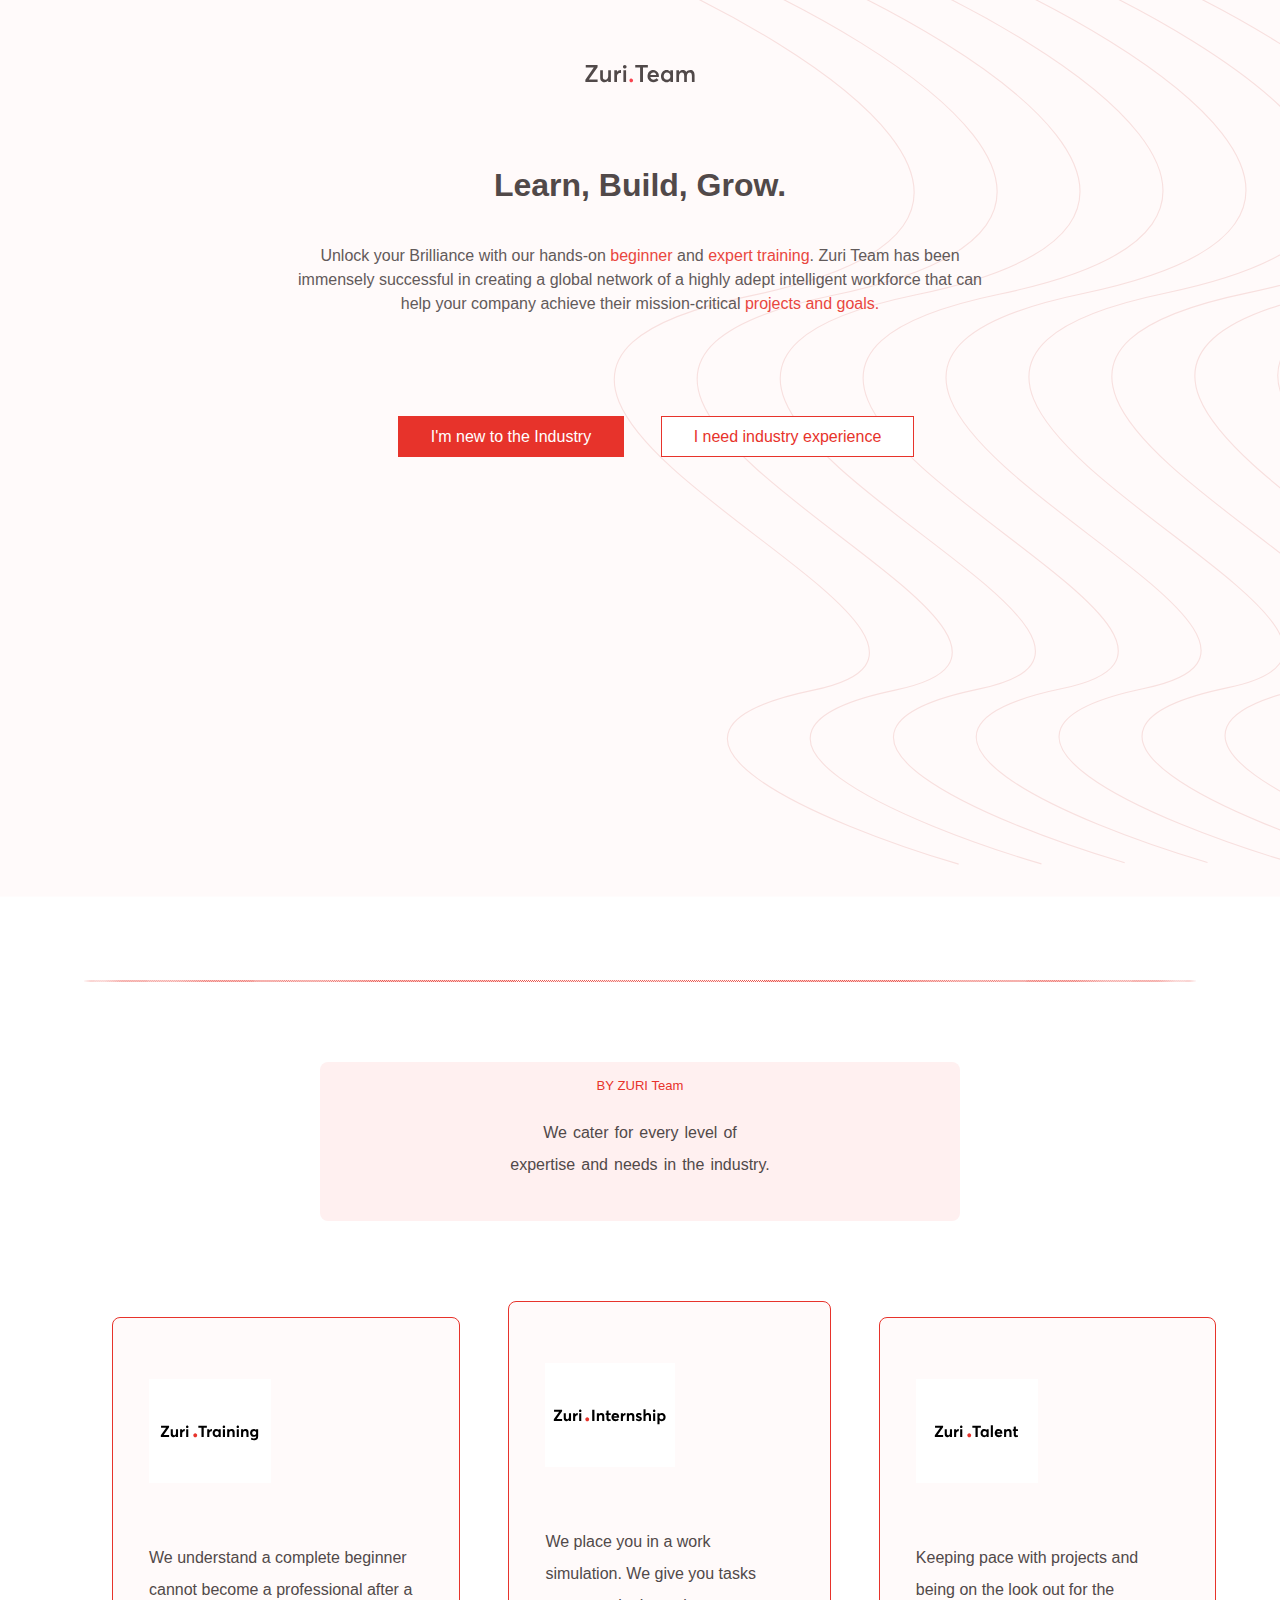
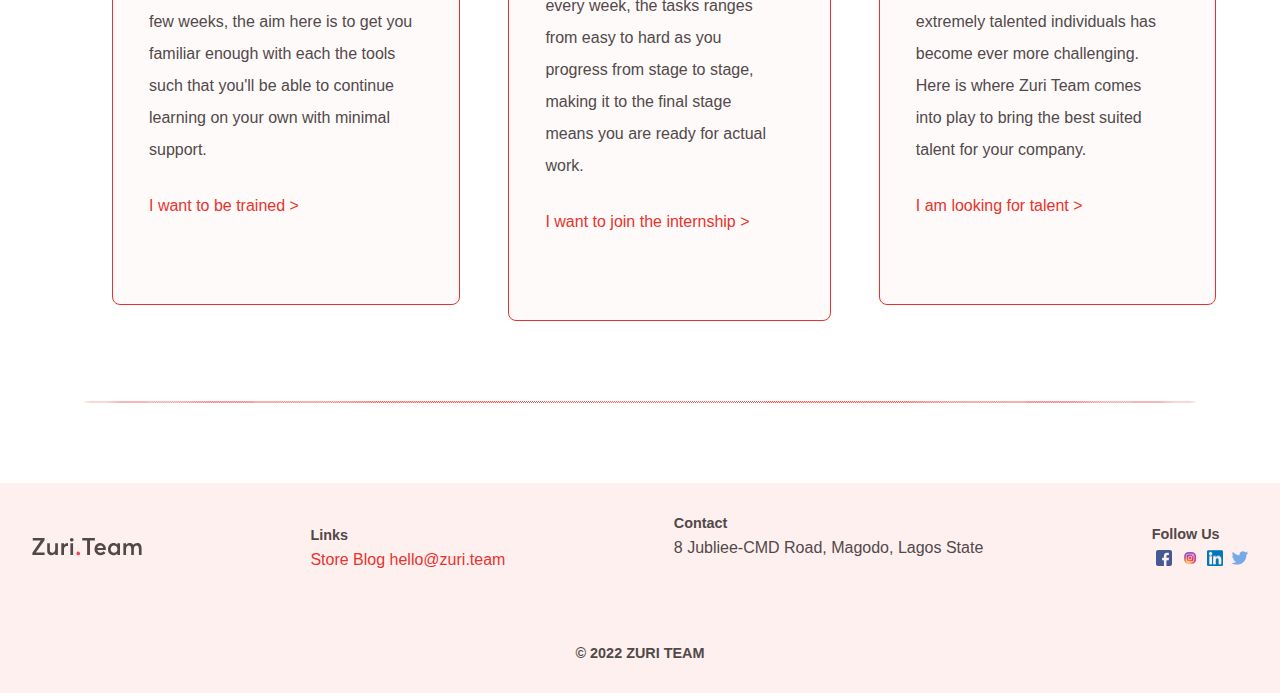
==== index.html @ 3d35f843 "first commit" ====
<!DOCTYPE html>
<html lang="en">
  <head>
    <meta charset="UTF-8" />
    <meta http-equiv="X-UA-Compatible" content="IE=edge" />
    <meta name="viewport" content="width=device-width, initial-scale=1.0" />
    <link rel="stylesheet" href="style.css">
    <link rel="shortcut icon" href="./img/zuri-logo-full.svg" type="image/x-icon">
    <title>ZURI | Learn, Build, Grow.</title>
  </head>
  <body>
    <header class="hero-section">

        <img src="./img/zuri-logo-full.svg" alt="" class="logo a">
        <h1>Learn, Build, Grow.</h1>
        <p>Unlock your Brilliance with our hands-on <a href="">beginner</a> and <a href="">expert training</a>. Zuri Team has been immensely successful in creating a global network of a highly adept intelligent workforce that can help your company achieve their mission-critical <a href="">projects and goals.</a></p>
            <div class="btn">
                <a class="btn1" href="">I'm new to the Industry</a>
                <a class="btn2" href="">I need industry experience</a>
            </div>
        </header>
        <div class="divider"></div>
    <main>

        <section team>
            <div  class="team">
                <h3>BY ZURI Team</h3>
            <p>We cater for every level of <br> expertise and needs in the industry.</p>
            </div>
            
        </section class="teem">
        <section class="aims">
            <div class="card">
                <a href=""><img src="./img/zuri-training-img.svg" alt=""></a>

                <p>We understand a complete beginner cannot become a professional after a few weeks, the aim here is to get you familiar enough with each the tools such that you'll be able to continue learning on your own with minimal support.</p>

                <a href="">I want to be trained ></a>
            </div>
            <div class="card">
                <a href=""><img src="./img/zuri-internship-img.svg" alt=""></a>

                <p>We place you in a work simulation. We give you tasks every week, the tasks ranges from easy to hard as you progress from stage to stage, making it to the final stage means you are ready for actual work.</p>

                <a href="">I want to join the internship ></a>
            </div>
            <div class="card">
                <a href=""><img src="./img/zuri-talent-img.svg" alt=""></a>

                <p>Keeping pace with projects and being on the look out for the extremely talented individuals has become ever more challenging. Here is where Zuri Team comes into play to bring the best suited talent for your company.</p>

                <a href="">I am looking for talent ></a>
            </div>
            
            </div>
        </section>
        <div class="divider"></div>

        <section class="links">
            <a href="" class="logo_links">
                <img src="./img/zuri-logo-full.svg" alt="">
            </a>

            <div class="link">
                <h2>Links</h2>
                <a href="">Store</a>
                <a href="">Blog</a>
                <a href="">hello@zuri.team</a>
            </div>

            <div class="contact">
                <h2>Contact</h2>
                <p>8 Jubliee-CMD Road, Magodo, Lagos State</p>
            </div>
            <div class="socials">
                <h2>Follow Us</h2>

                <a href=""> <img src="./img/fb.png" alt=""></a>
                <a href=""><img src="./img/IG.png" alt=""></a>
                <a href=""><img src="./img/in.png" alt=""></a>
                <a href=""><img src="./img/twitter.png" alt=""></a>
            </div>

        </section>
    </main>
    <footer>
        <h2>© 2022 ZURI TEAM</h2>
    </footer>
  </body>
</html>
---- style.css ----
@font-face {
  font-family: Averta;
  src: url(https://res.cloudinary.com/dafsch2zs/raw/upload/v1596618987/Zuri%20Landing/AvertaDemoPECuttedDemo-Regular_dghpn7.otf);
}

:root {
  --primary: #514949;
  --cards: #fffafa;
  --links: #e7332b;
  --hovlinks: #eb5850;
}

* {
  box-sizing: border-box;
  margin: 0;
  padding: 0;
}

body {
  font-family: Averta, sans-serif;
  color: var(--primary);
}

.hero-section {
  background-image: url(./img/hero-bg.svg);
  height: 100vh;
  max-width: 100%;
  background-size: cover;
  background-position: center;
  background-repeat: no-repeat;
  margin: 0 auto;
  text-align: center;
}

.hero-section img {
  margin: 4rem 0 5rem 0;
}

.hero-section h2 {
  font-size: 1.8rem;
  line-height: 3rem;
  font-weight: 800;
  color: var(--primary);
}

.hero-section p {
  max-width: 54%;
  margin: 0 auto;
  line-height: 1.5rem;
  margin-top: 2.5rem;
  margin-bottom: 7rem;
  opacity: 0.9;
}

a {
  color: var(--links);
  text-decoration: none;
}

.btn a {
  padding: 0.7rem 2rem;
  border: 1px solid var(--links);
  margin-left: 2rem;
  transition: all 700ms;
}

.btn1 {
  background-color: var(--links);
  color: #fff;
}

.btn2 {
  background-color: #fff;
  color: var(--links);
}

.btn1:hover {
  background-color: #fff;
  color: var(--links);
}
.btn2:hover {
  color: #fff;
  background-color: var(--links);
}

.team {
  text-align: center;
  margin: 5rem auto;
  padding: 3rem 1.7rem;
  width: 50%;
  background-color: #fff0f0;
  border-radius: 8px;
}

.team,
h3,
p {
  margin-bottom: 1.5rem;
}

.team h3 {
  color: var(--links);
  font-weight: 100;
}

.team p {
  line-height: 2rem;
  font-size: 1rem;
  color: var(--primary);
  word-spacing: 0.1rem;
}

.aims {
  display: flex;
  align-items: center;
  justify-content: space-around;
  max-width: 90%;
  margin: 0 auto;
}

.card {
  margin-left: 3rem;
  text-align: left;
  border: 1px solid var(--links);
  border-radius: 8px;
  line-height: 2rem;
  background-color: #fffafa;
  padding: 61px 47px 82px 36px;
}
.card p {
  margin-top: 3rem;
}

.links,
footer {
  display: flex;
  justify-content: space-between;
  align-items: center;
  background-color: #fff0f0;
  padding: 2rem;
  font-size: 1rem;
}

footer h2 {
  font-size: 0.9rem;
  margin-bottom: 0.5rem;
  display: block;
  margin: 0 auto;
}

.links h2 {
  font-size: 0.9rem;
  margin-bottom: 0.5rem;
}
.socials img {
  height: 1rem;
  margin-left: 0.3rem;
}
.divider {
  border: 1px;
  border-style: dotted;
  border-color: var(--hovlinks);
  border-radius: 50%;
  border-width: 25%;
  margin: 5rem;
}

.team {
  text-align: center;
  margin: 5rem auto;
  padding: 1rem;
  font-size: 0.7rem;
}

@media (max-width: 768px) {
  body,
  .team a {
    font-size: 0.8rem;
  }
  .btn {
    display: flex;
    flex-direction: column;
    align-items: center;
    justify-content: center;
    margin-bottom: 5rem;
  }
  .btn1 {
    margin-bottom: 2rem;
  }

  .team {
    margin-top: 8rem;
  }

  .link,
  .socials,
  .contact {
    display: flex;
    flex-direction: column;
    justify-content: center;
    align-items: center;
    text-align: center;
  }

  .divider {
    display: none;
  }

  .aims,
  .links,
  footer {
    display: flex;
    flex-direction: column;
    justify-content: center;
    align-items: center;
    max-width: 70%;
    margin: 2rem auto;
    font-size: 0.8rem;
  }

  .card {
    margin-bottom: 2rem;
    width: 70%;
  }
}
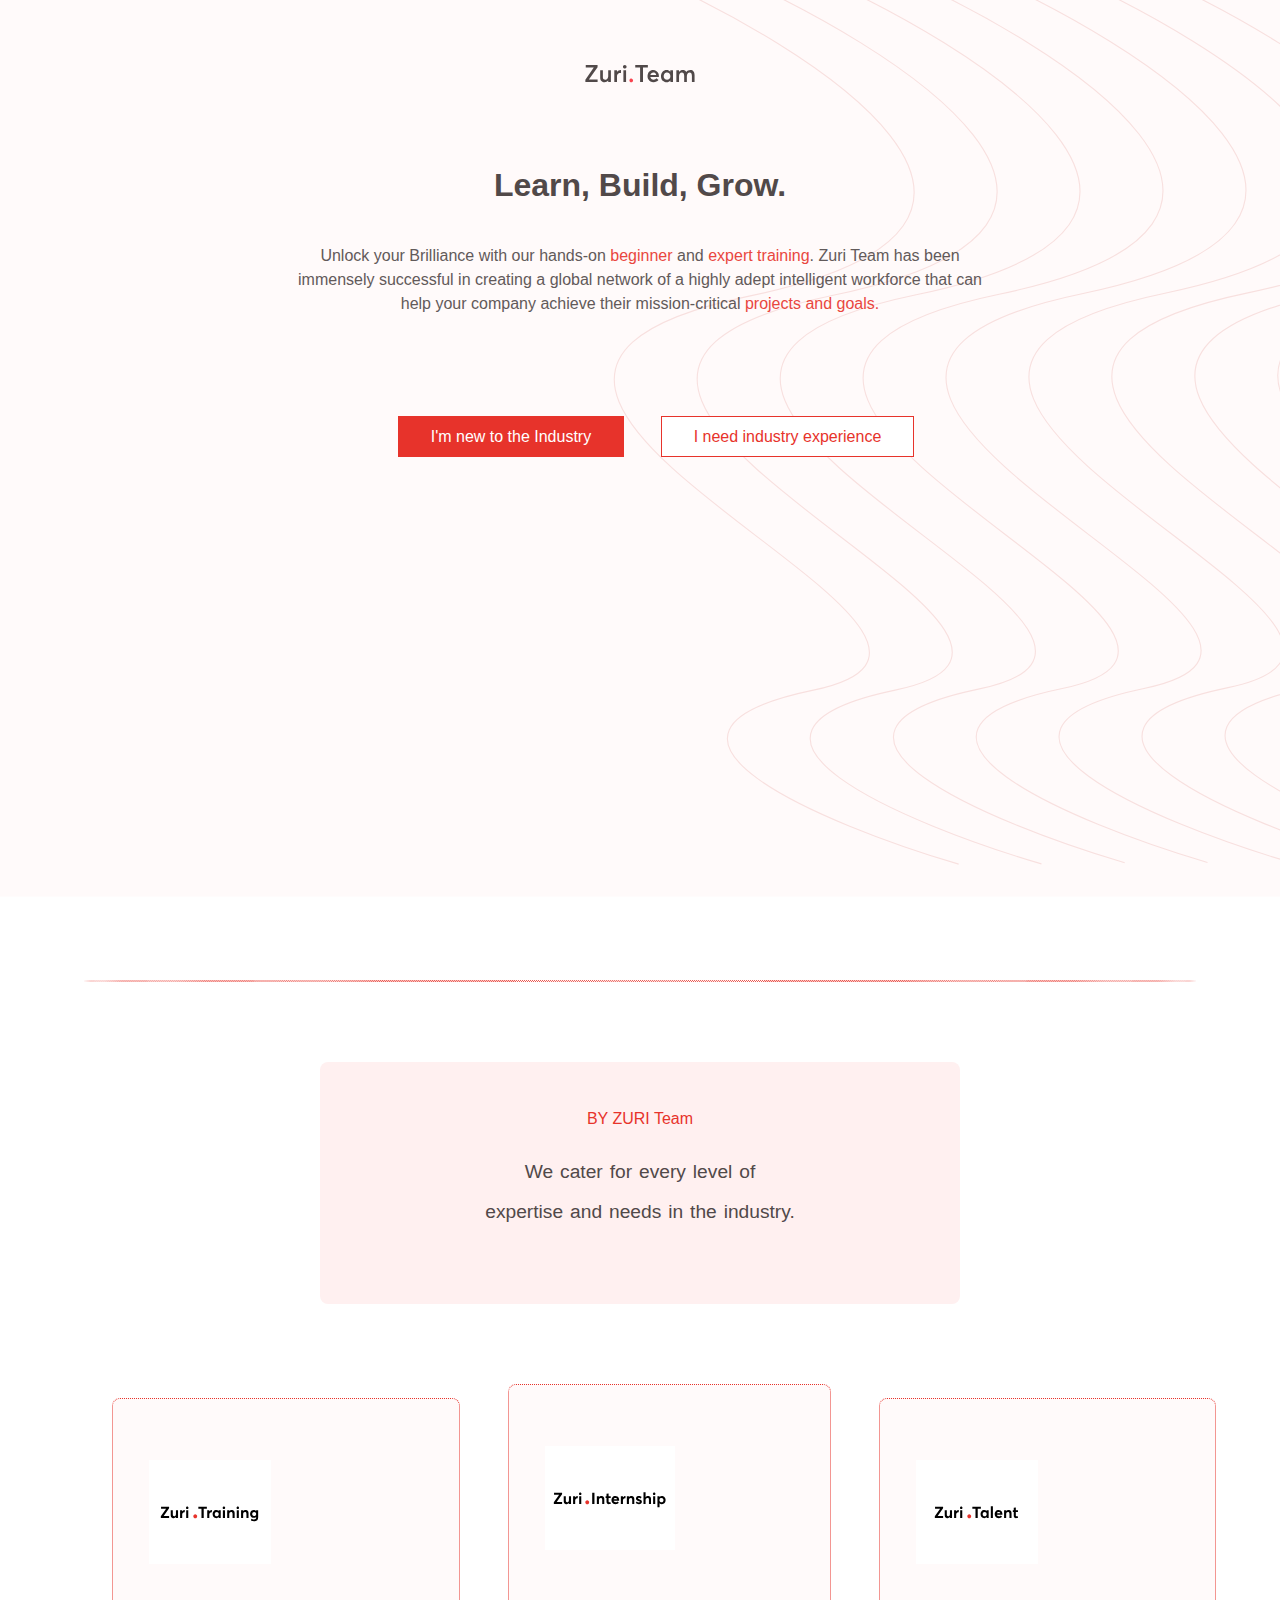
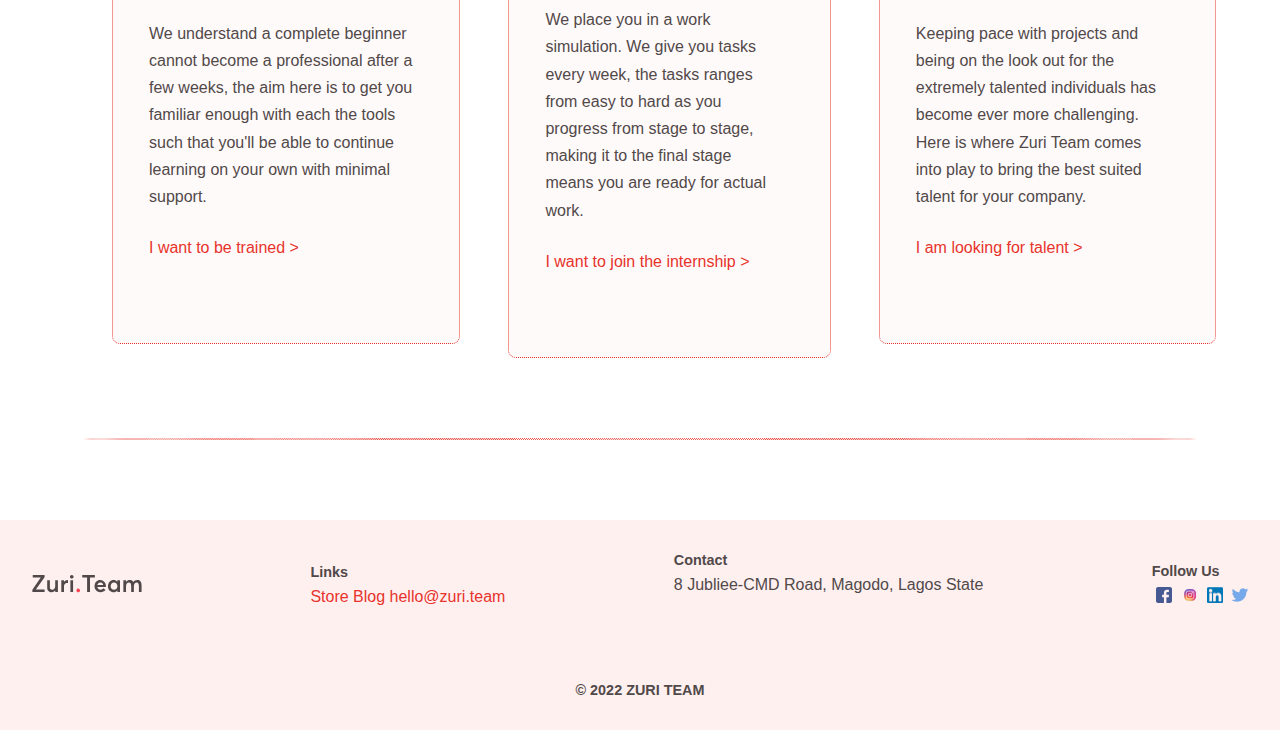
==== commit e7d6689c: "Modify the html and css files" ====
--- a/index.html
+++ b/index.html
@@ -5,7 +5,7 @@
     <meta http-equiv="X-UA-Compatible" content="IE=edge" />
     <meta name="viewport" content="width=device-width, initial-scale=1.0" />
     <link rel="stylesheet" href="style.css">
-    <link rel="shortcut icon" href="./img/zuri-logo-full.svg" type="image/x-icon">
+    <link rel="shortcut icon" href="./img/zuri-training-img.svg" type="image/x-icon">
     <title>ZURI | Learn, Build, Grow.</title>
   </head>
   <body>
@@ -22,13 +22,13 @@
         <div class="divider"></div>
     <main>
 
-        <section team>
+        <section class="middle">
             <div  class="team">
                 <h3>BY ZURI Team</h3>
             <p>We cater for every level of <br> expertise and needs in the industry.</p>
             </div>
             
-        </section class="teem">
+        </section>
         <section class="aims">
             <div class="card">
                 <a href=""><img src="./img/zuri-training-img.svg" alt=""></a>
--- a/style.css
+++ b/style.css
@@ -8,6 +8,8 @@
   --cards: #fffafa;
   --links: #e7332b;
   --hovlinks: #eb5850;
+  --bg-light: #fff;
+  --team-bg: #fff0f0;
 }
 
 * {
@@ -66,21 +68,25 @@
 
 .btn1 {
   background-color: var(--links);
-  color: #fff;
+  color: var(--bg-light);
 }
 
 .btn2 {
-  background-color: #fff;
+  background-color: var(--bg-light);
   color: var(--links);
 }
 
 .btn1:hover {
-  background-color: #fff;
+  background-color: var(--bg-light);
   color: var(--links);
 }
 .btn2:hover {
-  color: #fff;
+  color: var(--bg-light);
   background-color: var(--links);
+}
+
+.middle {
+  margin-bottom: 5rem;
 }
 
 .team {
@@ -88,24 +94,24 @@
   margin: 5rem auto;
   padding: 3rem 1.7rem;
   width: 50%;
-  background-color: #fff0f0;
+  background-color: var(--team-bg);
   border-radius: 8px;
 }
 
+.team h3 {
+  color: var(--links);
+  font-size: 1rem;
+  font-weight: lighter;
+}
 .team,
 h3,
 p {
   margin-bottom: 1.5rem;
 }
 
-.team h3 {
-  color: var(--links);
-  font-weight: 100;
-}
-
 .team p {
-  line-height: 2rem;
-  font-size: 1rem;
+  line-height: 2.5rem;
+  font-size: 1.2rem;
   color: var(--primary);
   word-spacing: 0.1rem;
 }
@@ -121,9 +127,9 @@
 .card {
   margin-left: 3rem;
   text-align: left;
-  border: 1px solid var(--links);
+  border: 1px dotted var(--links);
   border-radius: 8px;
-  line-height: 2rem;
+  line-height: 1.7rem;
   background-color: #fffafa;
   padding: 61px 47px 82px 36px;
 }
@@ -136,7 +142,7 @@
   display: flex;
   justify-content: space-between;
   align-items: center;
-  background-color: #fff0f0;
+  background-color: var(--team-bg);
   padding: 2rem;
   font-size: 1rem;
 }
@@ -165,16 +171,13 @@
   margin: 5rem;
 }
 
-.team {
-  text-align: center;
-  margin: 5rem auto;
-  padding: 1rem;
-  font-size: 0.7rem;
-}
-
 @media (max-width: 768px) {
   body,
-  .team a {
+  .team h3 {
+    font-size: 0.8rem;
+  }
+
+  .team p {
     font-size: 0.8rem;
   }
   .btn {
@@ -190,6 +193,11 @@
 
   .team {
     margin-top: 8rem;
+  }
+
+  .contact,
+  .link {
+    margin-top: 1rem;
   }
 
   .link,
@@ -220,6 +228,8 @@
 
   .card {
     margin-bottom: 2rem;
-    width: 70%;
-  }
-}
+    width: 100%;
+    margin-right: 3rem;
+    height: auto;
+  }
+}
